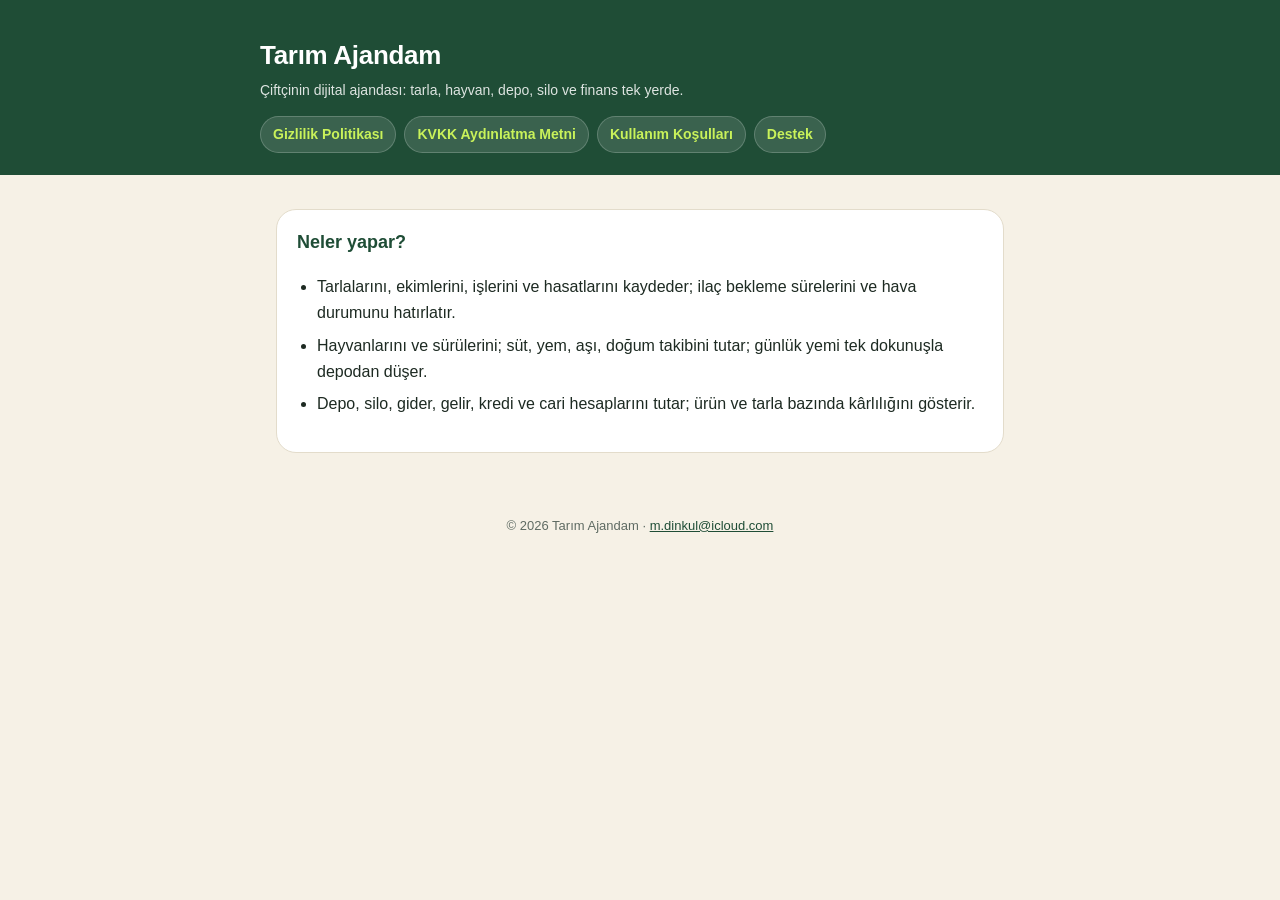
==== index.html @ 6c949931 "Gizlilik, KVKK, kullanım koşulları ve destek sayfaları" ====
<!doctype html>
<html lang="tr">
<head>
<meta charset="utf-8">
<meta name="viewport" content="width=device-width, initial-scale=1">
<title>Tarım Ajandam</title>
<link rel="stylesheet" href="stil.css">
</head>
<body>
<header><div class="ic">
  <h1>Tarım Ajandam</h1>
  <p>Çiftçinin dijital ajandası: tarla, hayvan, depo, silo ve finans tek yerde.</p>
  <nav class="menu"><a href="gizlilik.html">Gizlilik Politikası</a><a href="kvkk.html">KVKK Aydınlatma Metni</a><a href="kullanim-kosullari.html">Kullanım Koşulları</a><a href="destek.html">Destek</a></nav>
</div></header>
<main>
<section>
  <h2>Neler yapar?</h2>
  <ul>
    <li>Tarlalarını, ekimlerini, işlerini ve hasatlarını kaydeder; ilaç bekleme sürelerini ve hava durumunu hatırlatır.</li>
    <li>Hayvanlarını ve sürülerini; süt, yem, aşı, doğum takibini tutar; günlük yemi tek dokunuşla depodan düşer.</li>
    <li>Depo, silo, gider, gelir, kredi ve cari hesaplarını tutar; ürün ve tarla bazında kârlılığını gösterir.</li>
  </ul>
</section>
</main>
<footer>© 2026 Tarım Ajandam · <a href="mailto:m.dinkul@icloud.com">m.dinkul@icloud.com</a></footer>
</body>
</html>
---- stil.css ----
:root {
  --zemin: #f6f1e6;
  --yuzey: #ffffff;
  --orman: #1f4d36;
  --murekkep: #1d2a22;
  --soluk: #5f6b63;
  --cizgi: #e3dccb;
  --filiz: #c9f25a;
}
* { box-sizing: border-box; }
body {
  margin: 0;
  background: var(--zemin);
  color: var(--murekkep);
  font: 16px/1.65 -apple-system, BlinkMacSystemFont, "Segoe UI", Roboto, "Helvetica Neue", Arial, sans-serif;
}
header {
  background: var(--orman);
  color: #fff;
  padding: 28px 16px 22px;
}
header .ic, main { max-width: 760px; margin: 0 auto; }
header a { color: var(--filiz); text-decoration: none; font-weight: 700; }
header h1 { margin: 6px 0 2px; font-size: 26px; letter-spacing: -.3px; }
header p { margin: 0; opacity: .85; font-size: 14px; }
main { padding: 20px 16px 48px; }
section {
  background: var(--yuzey);
  border: 1px solid var(--cizgi);
  border-radius: 20px;
  padding: 18px 20px;
  margin: 14px 0;
}
h2 { font-size: 18px; margin: 0 0 8px; color: var(--orman); }
h3 { font-size: 16px; margin: 14px 0 4px; }
p, li { margin: 6px 0; }
ul { padding-left: 20px; }
table { width: 100%; border-collapse: collapse; font-size: 14px; }
th, td { text-align: left; vertical-align: top; padding: 8px 6px; border-top: 1px solid var(--cizgi); }
th { color: var(--soluk); font-weight: 600; }
.not { color: var(--soluk); font-size: 14px; }
nav.menu { display: flex; flex-wrap: wrap; gap: 8px; margin-top: 14px; }
nav.menu a {
  background: rgba(255,255,255,.12);
  border: 1px solid rgba(255,255,255,.2);
  border-radius: 999px;
  padding: 6px 12px;
  font-size: 14px;
}
footer { text-align: center; color: var(--soluk); font-size: 13px; padding: 0 16px 32px; }
a { color: var(--orman); }
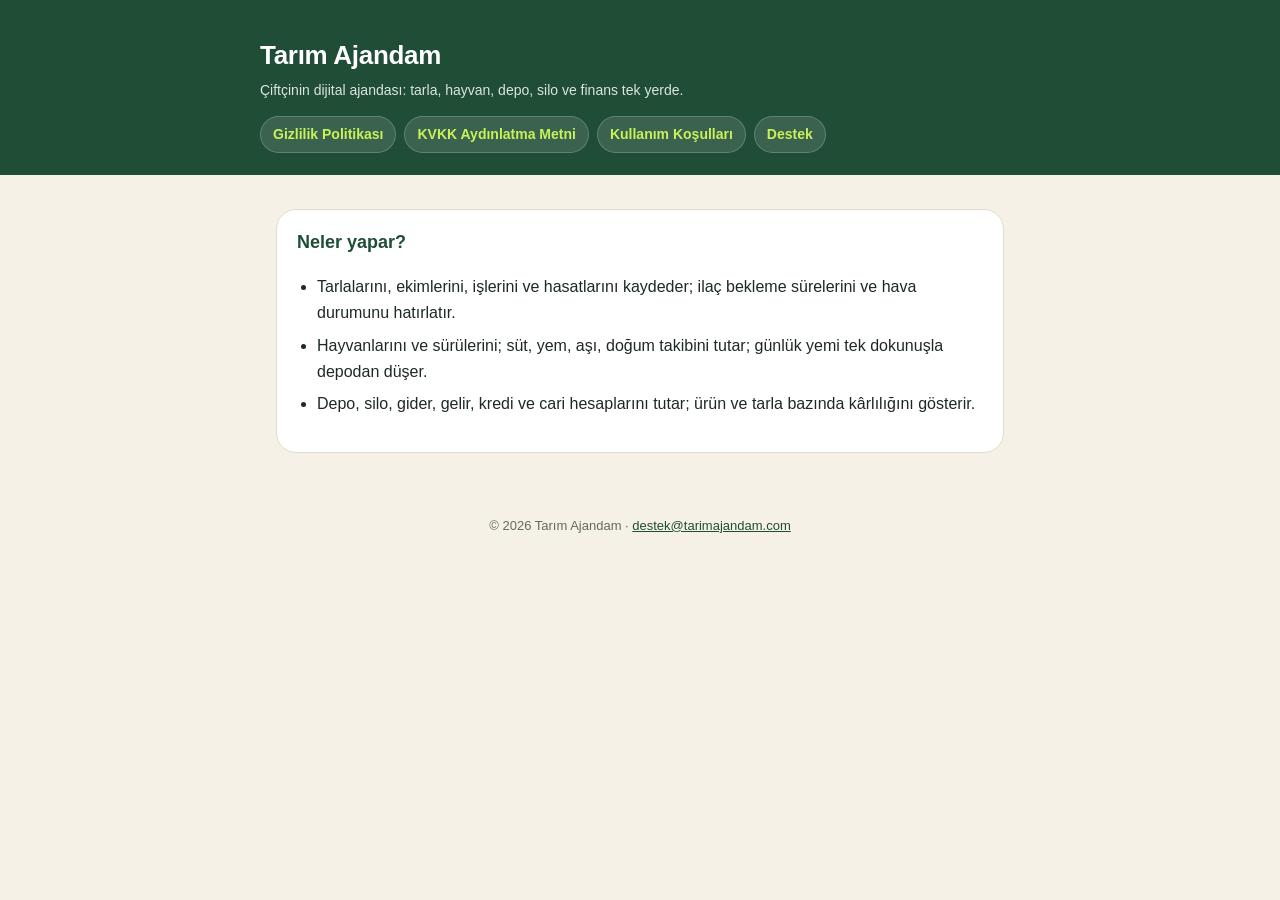
==== commit cc2d9c8e: "Destek adresi: destek@tarimajandam.com Co-Authored-By: Claude Opus 5.5 <noreply@anthropic.com>" ====
--- a/index.html
+++ b/index.html
@@ -22,6 +22,6 @@
   </ul>
 </section>
 </main>
-<footer>© 2026 Tarım Ajandam · <a href="mailto:m.dinkul@icloud.com">m.dinkul@icloud.com</a></footer>
+<footer>© 2026 Tarım Ajandam · <a href="mailto:destek@tarimajandam.com">destek@tarimajandam.com</a></footer>
 </body>
 </html>
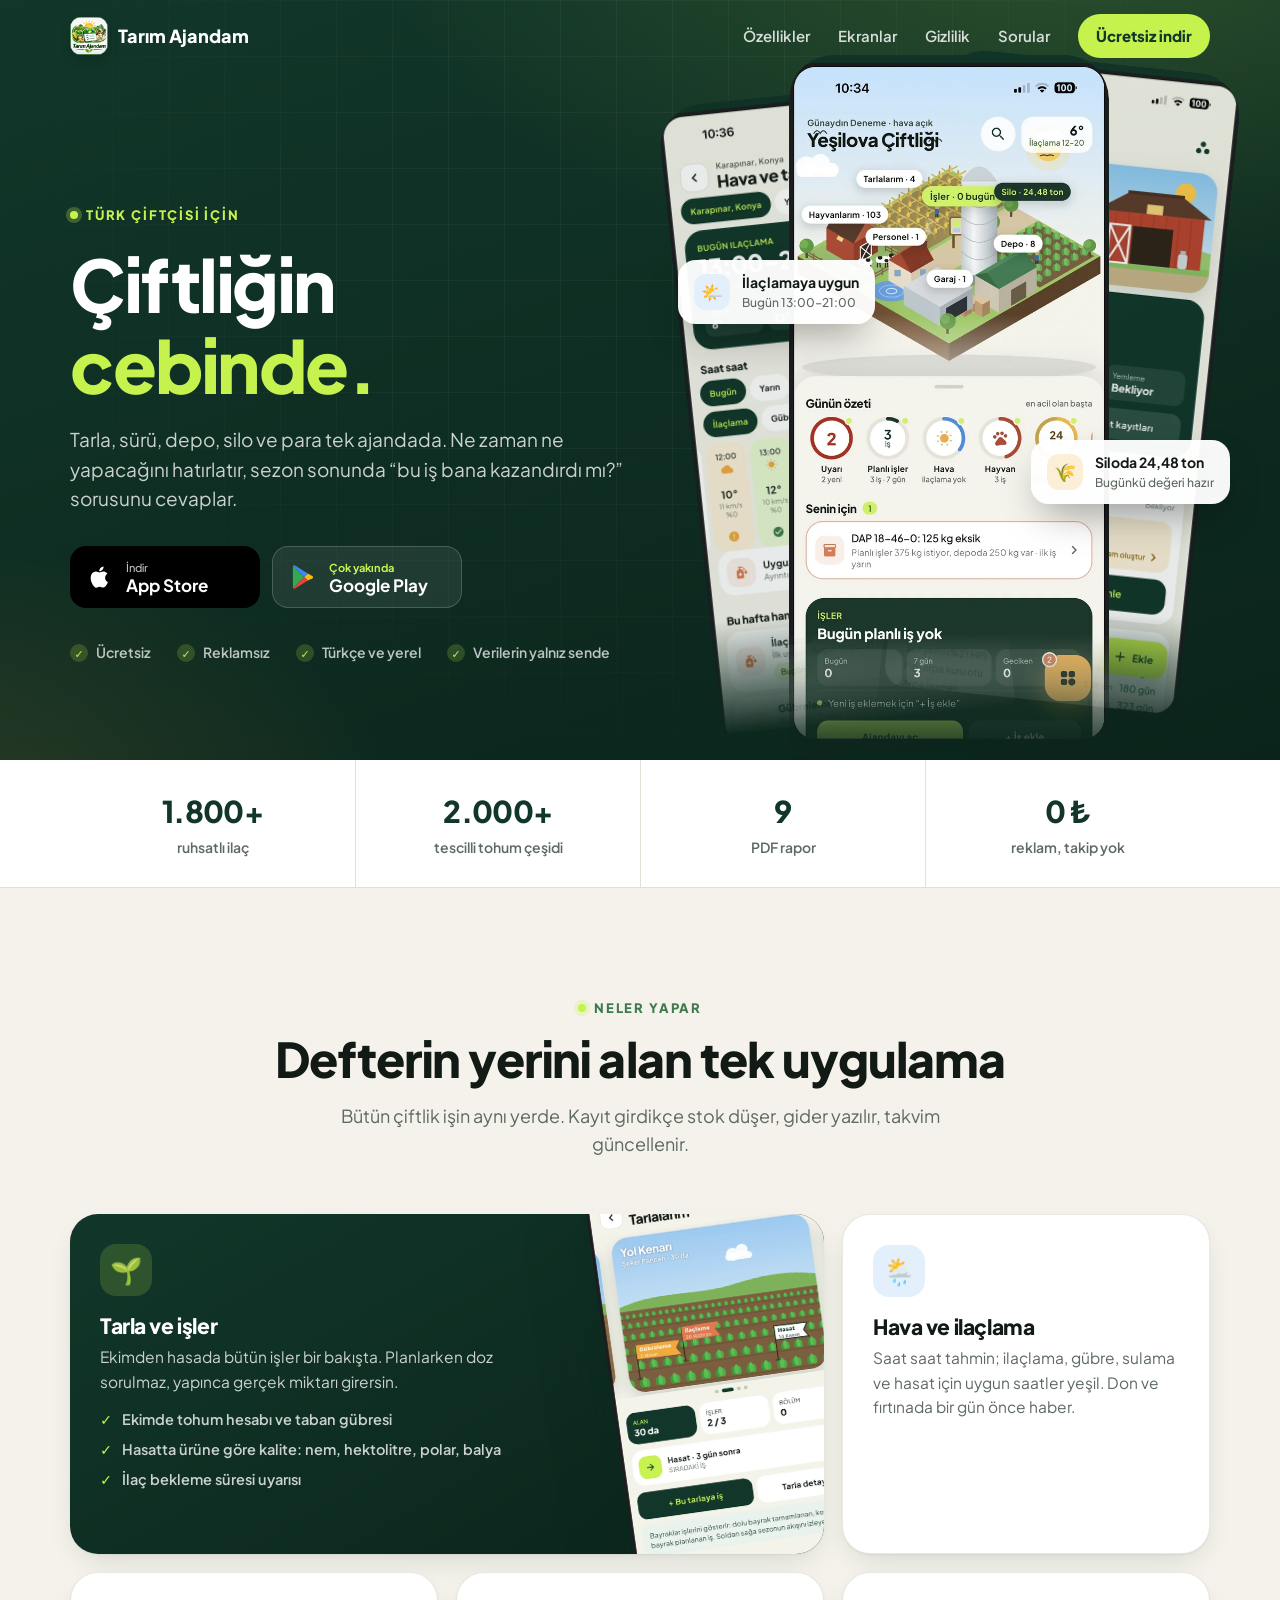
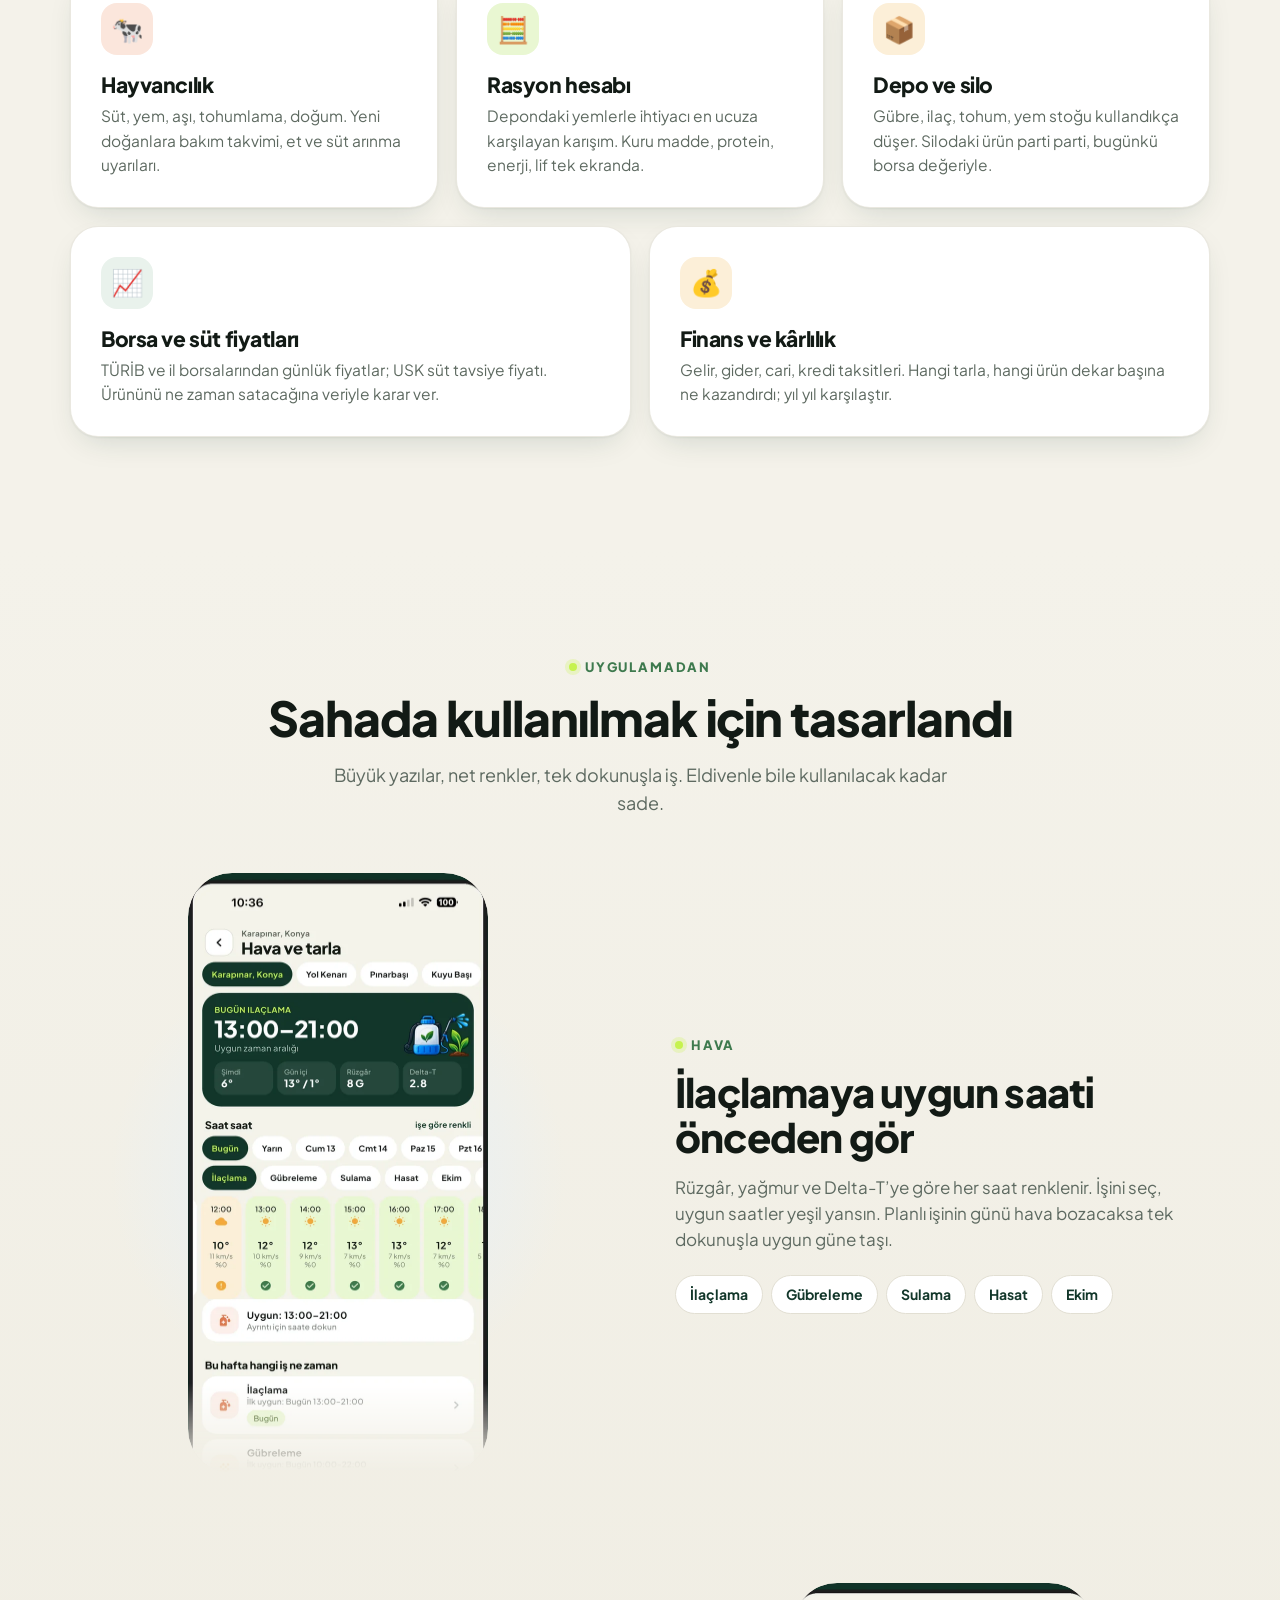
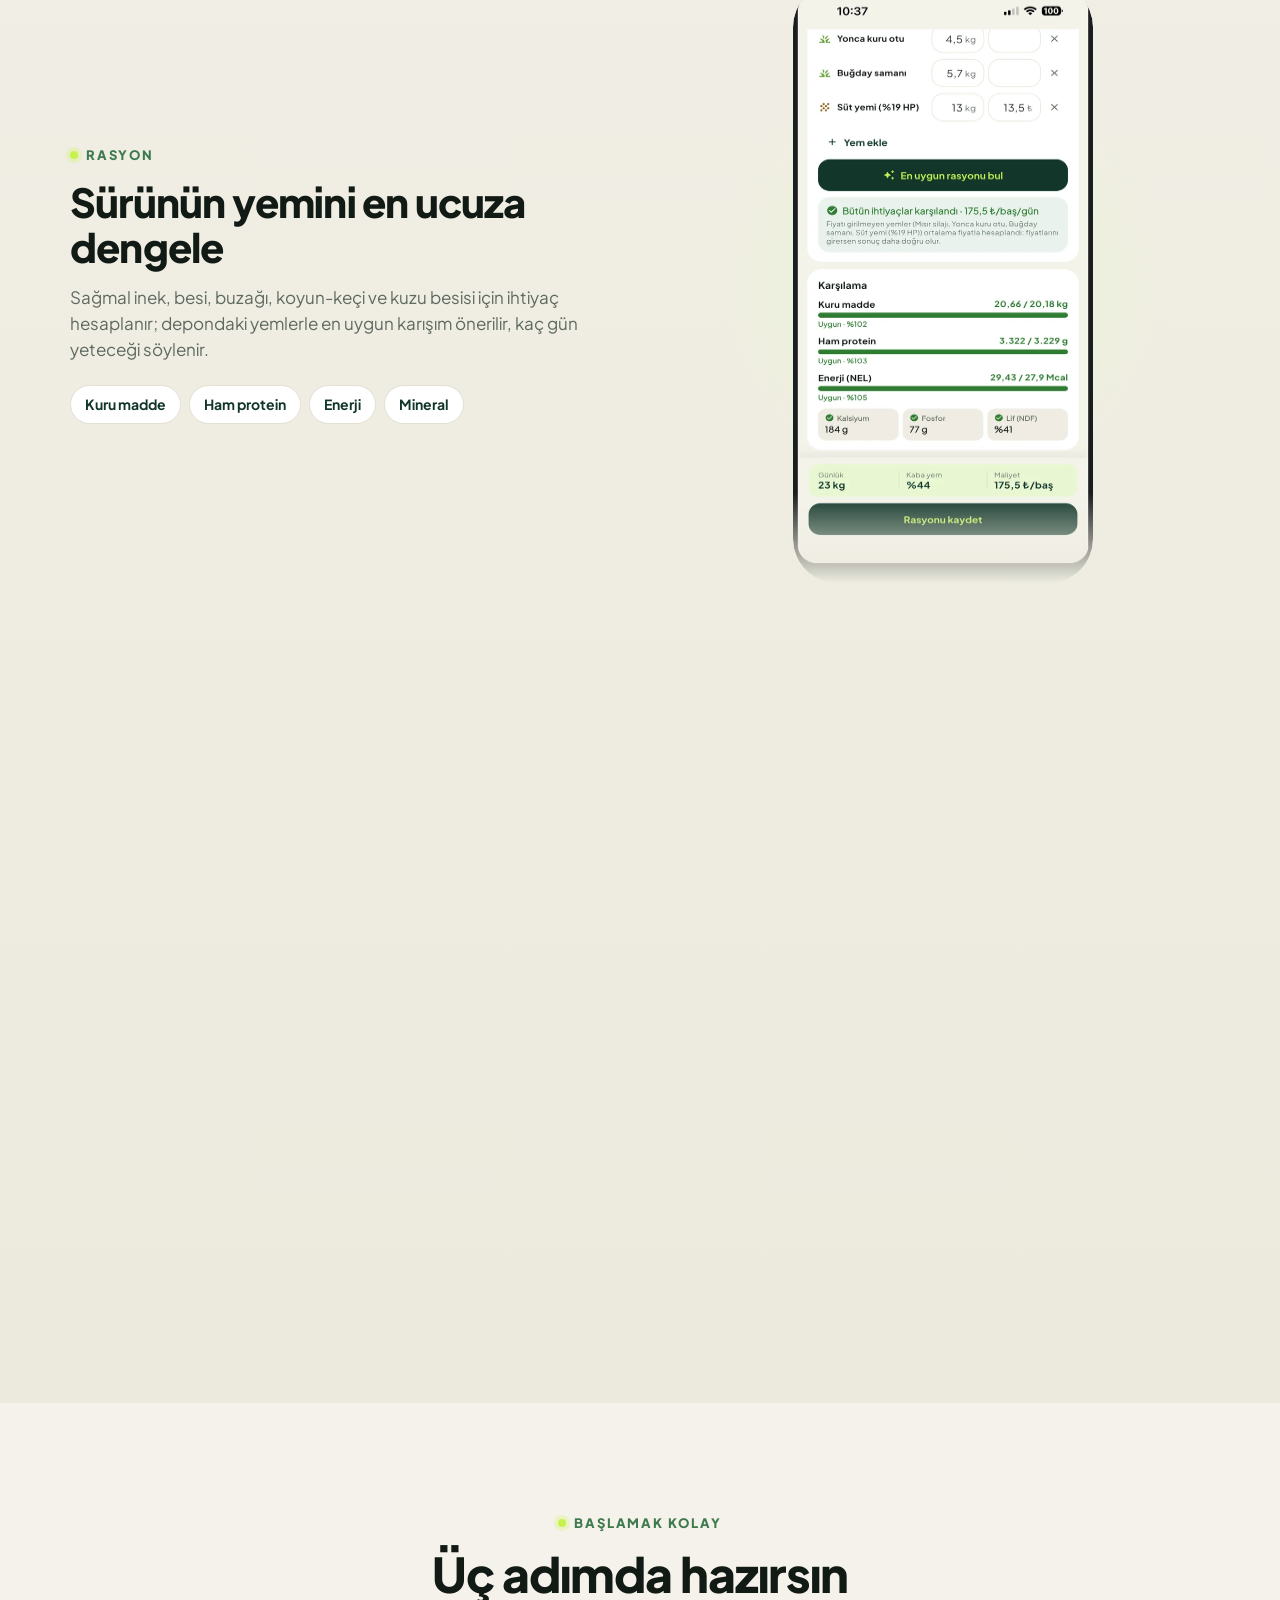
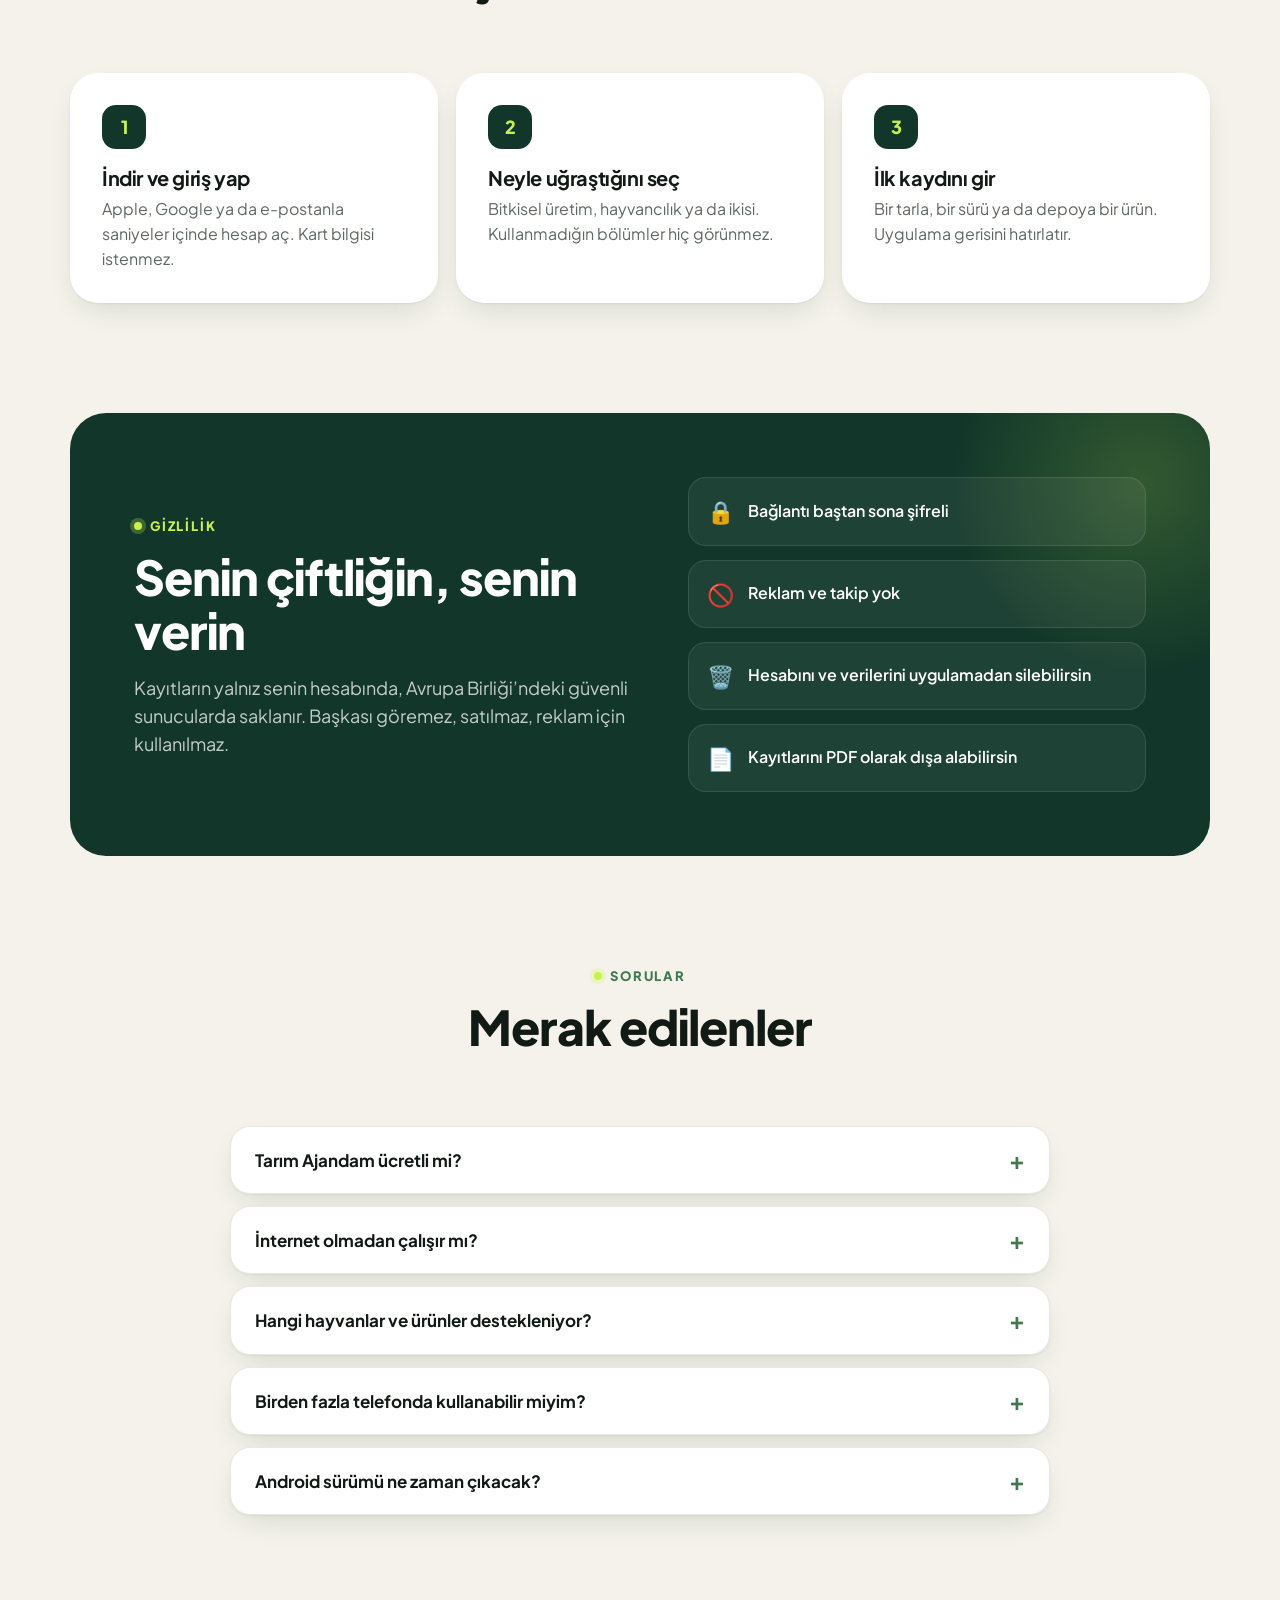
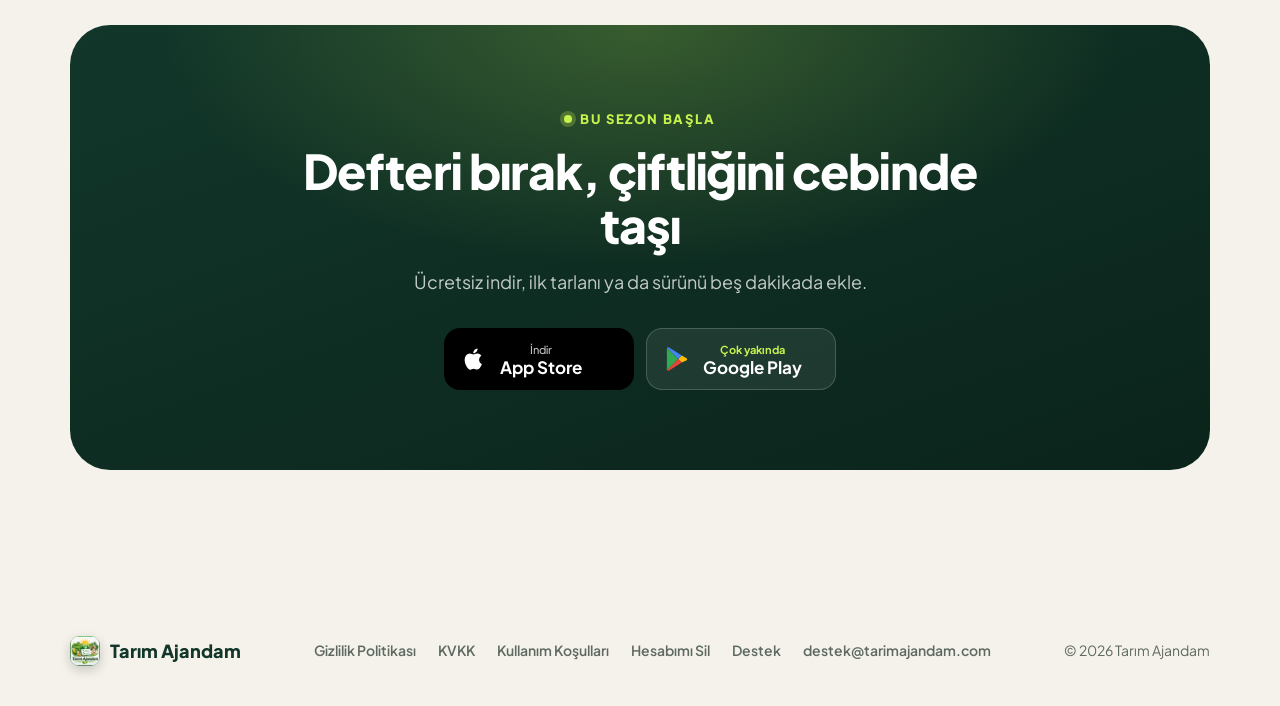
==== commit 34466464: "Add files via upload" ====
--- a/index.html
+++ b/index.html
@@ -3,25 +3,547 @@
 <head>
 <meta charset="utf-8">
 <meta name="viewport" content="width=device-width, initial-scale=1">
-<title>Tarım Ajandam</title>
-<link rel="stylesheet" href="stil.css">
+<title>Tarım Ajandam · Çiftçinin dijital ajandası</title>
+<meta name="description" content="Tarla, hayvan, depo, silo ve paran tek uygulamada. İlaçlamaya uygun saat, rasyon hesabı, borsa fiyatları ve kârlılık raporu. Türk çiftçisi için, reklamsız.">
+<meta name="theme-color" content="#12372A">
+<meta property="og:title" content="Tarım Ajandam · Çiftçinin dijital ajandası">
+<meta property="og:description" content="Tarla, hayvan, depo, silo ve paran tek uygulamada.">
+<meta property="og:image" content="https://mdinkul-hub.github.io/tarim-ajandam-yasal/img/ana.webp">
+<link rel="icon" href="img/simge.png">
+<link rel="preconnect" href="https://fonts.googleapis.com">
+<link rel="preconnect" href="https://fonts.gstatic.com" crossorigin>
+<link href="https://fonts.googleapis.com/css2?family=Plus+Jakarta+Sans:wght@400;500;600;700;800&display=swap" rel="stylesheet">
+<style>
+  /* Uygulamanın "Toprak ve Hasat" tasarım sistemi (lib/tema/ta_tema.dart) */
+  :root {
+    --orman: #12372A;
+    --orman-koyu: #0B241B;
+    --orman-acik: #E9F2EC;
+    --yaprak: #3E7A4E;
+    --filiz: #C6F24E;
+    --filiz-acik: #E9F7D2;
+    --hasat: #F2A93B;
+    --hasat-acik: #FCEFD8;
+    --toprak: #E0794E;
+    --toprak-acik: #FBE6DC;
+    --gok: #5BA4E6;
+    --gok-acik: #E3F0FB;
+    --zemin: #F4F2EA;
+    --yuzey: #FFFFFF;
+    --yuzey2: #EFECE3;
+    --murekkep: #121A15;
+    --soluk: #5E6A61;
+    --cizgi: #E2DFD3;
+    --r-kart: 28px;
+    --golge: 0 1px 2px rgba(18, 55, 42, .06), 0 12px 32px -12px rgba(18, 55, 42, .18);
+    --golge-guclu: 0 30px 80px -20px rgba(11, 36, 27, .45);
+    --genislik: 1180px;
+  }
+  * { box-sizing: border-box; margin: 0; padding: 0; }
+  html { scroll-behavior: smooth; }
+  body {
+    font-family: "Plus Jakarta Sans", system-ui, -apple-system, "Segoe UI", sans-serif;
+    background: var(--zemin);
+    color: var(--murekkep);
+    line-height: 1.55;
+    -webkit-font-smoothing: antialiased;
+    overflow-x: hidden;
+  }
+  img { max-width: 100%; display: block; }
+  a { color: inherit; text-decoration: none; }
+  .ic { max-width: var(--genislik); margin: 0 auto; padding: 0 20px; }
+  .etiket {
+    display: inline-flex; align-items: center; gap: 8px;
+    font-size: 13px; font-weight: 800; letter-spacing: .14em; text-transform: uppercase;
+    color: var(--yaprak);
+  }
+  .etiket::before { content: ""; width: 8px; height: 8px; border-radius: 50%; background: var(--filiz); box-shadow: 0 0 0 4px rgba(198, 242, 78, .25); }
+  h1, h2, h3 { letter-spacing: -.02em; line-height: 1.12; }
+  h2 { font-size: clamp(30px, 4.2vw, 48px); font-weight: 800; margin: 14px 0 16px; }
+  .alt { color: var(--soluk); font-size: 18px; max-width: 640px; }
+
+  /* ---------- Üst menü ---------- */
+  .ust {
+    position: fixed; inset: 0 0 auto; z-index: 50;
+    transition: background .25s, box-shadow .25s, backdrop-filter .25s;
+  }
+  .ust.kaydi { background: rgba(244, 242, 234, .86); backdrop-filter: blur(14px); box-shadow: 0 1px 0 var(--cizgi); }
+  .ust .ic { display: flex; align-items: center; justify-content: space-between; height: 72px; }
+  .marka { display: flex; align-items: center; gap: 10px; font-weight: 800; font-size: 18px; color: #fff; transition: color .25s; }
+  .ust.kaydi .marka { color: var(--orman); }
+  .marka img { width: 38px; height: 38px; border-radius: 11px; box-shadow: 0 4px 12px rgba(0,0,0,.18); }
+  .menu { display: flex; align-items: center; gap: 28px; font-weight: 600; font-size: 15px; }
+  .menu a { color: rgba(255,255,255,.82); transition: color .2s; }
+  .menu a:hover { color: #fff; }
+  .ust.kaydi .menu a { color: var(--soluk); }
+  .ust.kaydi .menu a:hover { color: var(--orman); }
+  .menu .dugme-k { background: var(--filiz); color: var(--orman) !important; padding: 10px 18px; border-radius: 999px; font-weight: 800; }
+
+  /* ---------- Düğmeler ---------- */
+  .dugmeler { display: flex; flex-wrap: wrap; gap: 12px; }
+  .magaza {
+    display: inline-flex; align-items: center; gap: 12px;
+    padding: 12px 20px 12px 16px; border-radius: 16px;
+    background: #000; color: #fff; min-width: 190px;
+    transition: transform .2s, box-shadow .2s;
+  }
+  .magaza:hover { transform: translateY(-2px); box-shadow: 0 12px 24px -8px rgba(0,0,0,.5); }
+  .magaza svg { width: 28px; height: 28px; flex: none; }
+  .magaza small { display: block; font-size: 11px; opacity: .75; font-weight: 500; }
+  .magaza b { display: block; font-size: 17px; font-weight: 700; line-height: 1.15; white-space: nowrap; }
+  .magaza.yakinda { background: rgba(255,255,255,.08); border: 1px solid rgba(255,255,255,.18); }
+  .magaza.yakinda small { color: var(--filiz); opacity: 1; font-weight: 700; }
+
+  /* ---------- Giriş ---------- */
+  .giris {
+    position: relative; overflow: hidden; color: #fff;
+    background:
+      radial-gradient(1200px 600px at 85% -10%, rgba(198, 242, 78, .16), transparent 60%),
+      radial-gradient(900px 500px at -10% 110%, rgba(242, 169, 59, .14), transparent 60%),
+      linear-gradient(160deg, var(--orman) 0%, var(--orman-koyu) 100%);
+    padding: 140px 0 0;
+  }
+  .giris::after { /* ince ızgara dokusu */
+    content: ""; position: absolute; inset: 0; pointer-events: none;
+    background-image: linear-gradient(rgba(255,255,255,.04) 1px, transparent 1px), linear-gradient(90deg, rgba(255,255,255,.04) 1px, transparent 1px);
+    background-size: 56px 56px;
+    mask-image: radial-gradient(ellipse at 50% 30%, #000 30%, transparent 75%);
+  }
+  .giris .ic { position: relative; z-index: 1; display: grid; grid-template-columns: 1.05fr .95fr; gap: 40px; align-items: end; }
+  .giris .etiket { color: var(--filiz); }
+  .giris h1 { font-size: clamp(40px, 6vw, 72px); font-weight: 800; margin: 18px 0 20px; }
+  .giris h1 em { font-style: normal; color: var(--filiz); }
+  .giris .alt { color: rgba(255,255,255,.78); font-size: 19px; margin-bottom: 32px; }
+  .giris-metin { padding-bottom: 96px; }
+  .rozetler { display: flex; flex-wrap: wrap; gap: 18px 26px; margin-top: 34px; color: rgba(255,255,255,.72); font-size: 14px; font-weight: 600; }
+  .rozetler span { display: inline-flex; align-items: center; gap: 8px; }
+  .rozetler i { width: 18px; height: 18px; border-radius: 50%; background: rgba(198,242,78,.18); display: grid; place-items: center; font-style: normal; color: var(--filiz); font-size: 11px; }
+
+  .vitrin { position: relative; height: 620px; }
+  .tel {
+    position: absolute; bottom: -2px; width: 300px; border-radius: 44px 44px 0 0; overflow: hidden;
+    box-shadow: var(--golge-guclu);
+    -webkit-mask-image: linear-gradient(#000 82%, transparent);
+    mask-image: linear-gradient(#000 82%, transparent);
+  }
+  .tel img { width: 100%; }
+  .tel.on { left: 50%; transform: translateX(-50%); z-index: 2; width: 320px; }
+  .tel.sol { left: 0; transform: translateY(-40px) rotate(-6deg); opacity: .9; }
+  .tel.sag { right: 0; transform: translateY(-40px) rotate(6deg); opacity: .9; }
+  .yuzen {
+    position: absolute; z-index: 3; background: rgba(255,255,255,.96); color: var(--murekkep);
+    border-radius: 18px; padding: 12px 16px; box-shadow: 0 18px 40px -12px rgba(0,0,0,.4);
+    display: flex; align-items: center; gap: 12px; font-size: 14px; font-weight: 700;
+    animation: yuz 6s ease-in-out infinite;
+  }
+  .yuzen small { display: block; font-weight: 500; color: var(--soluk); font-size: 12px; }
+  .yuzen .s { width: 36px; height: 36px; border-radius: 12px; display: grid; place-items: center; font-size: 18px; }
+  .yuzen.a { top: 120px; left: -10px; }
+  .yuzen.b { top: 300px; right: -20px; animation-delay: -3s; }
+  @keyframes yuz { 50% { transform: translateY(-10px); } }
+
+  /* ---------- Sayılar şeridi ---------- */
+  .serit { background: var(--yuzey); border-bottom: 1px solid var(--cizgi); }
+  .serit .ic { display: grid; grid-template-columns: repeat(4, 1fr); }
+  .serit div div { padding: 28px 20px; text-align: center; }
+  .serit .ic > div + div { border-left: 1px solid var(--cizgi); }
+  .serit b { display: block; font-size: 30px; font-weight: 800; color: var(--orman); letter-spacing: -.02em; }
+  .serit span { color: var(--soluk); font-size: 14px; font-weight: 600; }
+
+  /* ---------- Bölümler ---------- */
+  section { padding: 110px 0; }
+  .baslik { text-align: center; display: flex; flex-direction: column; align-items: center; margin-bottom: 56px; }
+
+  /* Özellik ızgarası */
+  .izgara { display: grid; grid-template-columns: repeat(6, 1fr); gap: 18px; }
+  .kart {
+    background: var(--yuzey); border-radius: var(--r-kart); padding: 30px; box-shadow: var(--golge);
+    border: 1px solid rgba(226, 223, 211, .7); position: relative; overflow: hidden;
+    transition: transform .25s, box-shadow .25s;
+  }
+  .kart:hover { transform: translateY(-4px); box-shadow: 0 1px 2px rgba(18,55,42,.06), 0 24px 48px -16px rgba(18,55,42,.25); }
+  .kart h3 { font-size: 21px; font-weight: 800; margin: 18px 0 8px; }
+  .kart p { color: var(--soluk); font-size: 15.5px; }
+  .kart ul { list-style: none; margin-top: 14px; display: grid; gap: 8px; }
+  .kart li { font-size: 14.5px; font-weight: 600; display: flex; gap: 10px; align-items: flex-start; }
+  .kart li::before { content: "✓"; color: var(--yaprak); font-weight: 800; }
+  .simge { width: 52px; height: 52px; border-radius: 16px; display: grid; place-items: center; font-size: 26px; }
+  .k3 { grid-column: span 3; } .k2 { grid-column: span 2; } .k4 { grid-column: span 4; }
+  .kart.koyu { background: linear-gradient(150deg, var(--orman), var(--orman-koyu)); color: #fff; border: none; }
+  .kart.koyu p, .kart.koyu li { color: rgba(255,255,255,.78); }
+  .kart.koyu li::before { color: var(--filiz); }
+  .kart .gorsel { position: absolute; right: -30px; bottom: -120px; width: 240px; border-radius: 30px; box-shadow: var(--golge-guclu); transform: rotate(-8deg); }
+  .kart.genis { min-height: 340px; padding-right: 260px; }
+
+  /* Ekran turu */
+  .tur { background: linear-gradient(180deg, var(--zemin), #ECE9DD); }
+  .tur-satir { display: grid; grid-template-columns: 1fr 1fr; gap: 70px; align-items: center; }
+  .tur-satir + .tur-satir { margin-top: 110px; }
+  .tur-satir.ters .tur-gorsel { order: 2; }
+  .tur-gorsel { position: relative; display: grid; place-items: center; }
+  .tur-gorsel::before {
+    content: ""; position: absolute; width: 460px; height: 460px; border-radius: 50%;
+    background: radial-gradient(circle, var(--renk, var(--filiz-acik)), transparent 70%);
+  }
+  .tur-gorsel .tel2 {
+    position: relative; width: 300px; border-radius: 44px; overflow: hidden; box-shadow: var(--golge-guclu);
+    -webkit-mask-image: linear-gradient(#000 85%, transparent); mask-image: linear-gradient(#000 85%, transparent);
+    max-height: 600px;
+  }
+  .tur-metin h3 { font-size: clamp(28px, 3.2vw, 40px); font-weight: 800; margin: 14px 0 14px; }
+  .tur-metin p { color: var(--soluk); font-size: 17px; margin-bottom: 22px; }
+  .cipler { display: flex; flex-wrap: wrap; gap: 8px; }
+  .cip { background: var(--yuzey); border: 1px solid var(--cizgi); padding: 8px 14px; border-radius: 999px; font-size: 14px; font-weight: 700; color: var(--orman); }
+
+  /* Nasıl başlanır */
+  .adimlar { display: grid; grid-template-columns: repeat(3, 1fr); gap: 18px; counter-reset: adim; }
+  .adim { background: var(--yuzey); border-radius: var(--r-kart); padding: 32px; box-shadow: var(--golge); position: relative; }
+  .adim::before {
+    counter-increment: adim; content: counter(adim);
+    width: 44px; height: 44px; border-radius: 14px; background: var(--orman); color: var(--filiz);
+    display: grid; place-items: center; font-weight: 800; font-size: 18px; margin-bottom: 18px;
+  }
+  .adim h3 { font-size: 20px; margin-bottom: 8px; }
+  .adim p { color: var(--soluk); }
+
+  /* Gizlilik */
+  .guven { background: var(--orman); color: #fff; border-radius: 36px; padding: 64px; display: grid; grid-template-columns: 1.1fr 1fr; gap: 50px; align-items: center; position: relative; overflow: hidden; }
+  .guven::after { content: ""; position: absolute; right: -120px; top: -120px; width: 380px; height: 380px; border-radius: 50%; background: radial-gradient(circle, rgba(198,242,78,.18), transparent 70%); }
+  .guven h2 { color: #fff; }
+  .guven .alt { color: rgba(255,255,255,.75); }
+  .guven .etiket { color: var(--filiz); }
+  .guven-liste { display: grid; gap: 14px; position: relative; z-index: 1; }
+  .guven-liste div { background: rgba(255,255,255,.06); border: 1px solid rgba(255,255,255,.1); border-radius: 18px; padding: 16px 18px; display: flex; gap: 14px; align-items: center; font-weight: 600; }
+  .guven-liste i { font-style: normal; font-size: 22px; }
+
+  /* SSS */
+  .sss { max-width: 820px; margin: 0 auto; display: grid; gap: 12px; }
+  details { background: var(--yuzey); border-radius: 20px; padding: 20px 24px; box-shadow: var(--golge); border: 1px solid rgba(226,223,211,.7); }
+  summary { cursor: pointer; font-weight: 700; font-size: 17px; list-style: none; display: flex; justify-content: space-between; gap: 16px; }
+  summary::-webkit-details-marker { display: none; }
+  summary::after { content: "+"; font-size: 24px; line-height: 1; color: var(--yaprak); transition: transform .2s; }
+  details[open] summary::after { transform: rotate(45deg); }
+  details p { color: var(--soluk); margin-top: 12px; }
+
+  /* Son çağrı */
+  .cagri {
+    text-align: center; border-radius: 40px; padding: 80px 30px; color: #fff; position: relative; overflow: hidden;
+    background: radial-gradient(800px 400px at 50% 0%, rgba(198,242,78,.22), transparent 60%), linear-gradient(160deg, var(--orman), var(--orman-koyu));
+  }
+  .cagri h2 { color: #fff; max-width: 760px; margin: 14px auto 16px; }
+  .cagri .alt { color: rgba(255,255,255,.75); margin: 0 auto 32px; }
+  .cagri .dugmeler { justify-content: center; }
+  .cagri .etiket { color: var(--filiz); }
+
+  /* Alt bilgi */
+  footer { padding: 56px 0 40px; color: var(--soluk); font-size: 14px; }
+  footer .ic { display: flex; flex-wrap: wrap; gap: 20px 40px; justify-content: space-between; align-items: center; }
+  footer nav { display: flex; flex-wrap: wrap; gap: 8px 22px; font-weight: 600; }
+  footer nav a:hover { color: var(--orman); }
+  footer .marka { color: var(--orman); }
+
+  /* Kaydırınca beliren öğeler */
+  .belir { opacity: 0; transform: translateY(24px); transition: opacity .7s ease, transform .7s ease; }
+  .belir.gorundu { opacity: 1; transform: none; }
+
+  /* ---------- Duyarlı düzen ---------- */
+  @media (max-width: 980px) {
+    .giris .ic { grid-template-columns: 1fr; }
+    .giris-metin { padding-bottom: 20px; text-align: center; }
+    .giris .alt { margin-left: auto; margin-right: auto; }
+    .giris .dugmeler, .rozetler { justify-content: center; }
+    .vitrin { height: 520px; }
+    .izgara { grid-template-columns: 1fr 1fr; }
+    .k3, .k2, .k4 { grid-column: span 1; }
+    .kart.genis { grid-column: span 2; }
+    .tur-satir { grid-template-columns: 1fr; gap: 40px; }
+    .tur-satir.ters .tur-gorsel { order: 0; }
+    .tur-metin { text-align: center; }
+    .tur-metin .cipler { justify-content: center; }
+    .guven { grid-template-columns: 1fr; padding: 44px 28px; }
+    .menu a:not(.dugme-k) { display: none; }
+  }
+  @media (max-width: 640px) {
+    section { padding: 76px 0; }
+    .ic { padding: 0 16px; }
+    .giris { padding-top: 112px; }
+    .vitrin { height: 440px; }
+    .tel { width: 220px; border-radius: 34px 34px 0 0; }
+    .tel.on { width: 240px; }
+    .tel.sol, .tel.sag { display: none; }
+    .yuzen.a { left: 0; top: 60px; }
+    .yuzen.b { right: 0; top: 230px; }
+    .serit .ic { grid-template-columns: 1fr 1fr; }
+    .serit .ic > div:nth-child(3) { border-left: none; }
+    .serit .ic > div:nth-child(n+3) { border-top: 1px solid var(--cizgi); }
+    .izgara { grid-template-columns: 1fr; }
+    .kart.genis { grid-column: span 1; padding-right: 30px; min-height: 0; }
+    .kart .gorsel { display: none; }
+    .adimlar { grid-template-columns: 1fr; }
+    .tur-gorsel .tel2 { width: 250px; }
+    .tur-gorsel::before { width: 320px; height: 320px; }
+    .magaza { min-width: 0; flex: 1 1 160px; }
+    .cagri { border-radius: 28px; padding: 56px 22px; }
+  }
+  @media (prefers-reduced-motion: reduce) {
+    .yuzen { animation: none; }
+    .belir { opacity: 1; transform: none; transition: none; }
+    html { scroll-behavior: auto; }
+  }
+</style>
 </head>
 <body>
-<header><div class="ic">
-  <h1>Tarım Ajandam</h1>
-  <p>Çiftçinin dijital ajandası: tarla, hayvan, depo, silo ve finans tek yerde.</p>
-  <nav class="menu"><a href="gizlilik.html">Gizlilik Politikası</a><a href="kvkk.html">KVKK Aydınlatma Metni</a><a href="kullanim-kosullari.html">Kullanım Koşulları</a><a href="destek.html">Destek</a></nav>
-</div></header>
-<main>
+
+<header class="ust" id="ust">
+  <div class="ic">
+    <a href="#" class="marka"><img src="img/simge.png" alt="">Tarım Ajandam</a>
+    <nav class="menu">
+      <a href="#ozellikler">Özellikler</a>
+      <a href="#tur">Ekranlar</a>
+      <a href="#gizlilik">Gizlilik</a>
+      <a href="#sss">Sorular</a>
+      <a href="#indir" class="dugme-k">Ücretsiz indir</a>
+    </nav>
+  </div>
+</header>
+
+<!-- ============ GİRİŞ ============ -->
+<div class="giris">
+  <div class="ic">
+    <div class="giris-metin">
+      <span class="etiket">Türk çiftçisi için</span>
+      <h1>Çiftliğin<br><em>cebinde.</em></h1>
+      <p class="alt">Tarla, sürü, depo, silo ve para tek ajandada. Ne zaman ne yapacağını hatırlatır, sezon sonunda “bu iş bana kazandırdı mı?” sorusunu cevaplar.</p>
+      <div class="dugmeler" id="indir">
+        <a class="magaza" href="https://apps.apple.com/tr/app/id6809020779" target="_blank" rel="noopener">
+          <svg viewBox="0 0 24 24" fill="currentColor" aria-hidden="true"><path d="M16.37 12.6c-.02-2.3 1.88-3.4 1.96-3.46-1.07-1.56-2.73-1.77-3.32-1.8-1.41-.14-2.76.83-3.48.83-.72 0-1.82-.81-3-.79-1.54.02-2.96.9-3.76 2.28-1.6 2.78-.41 6.9 1.15 9.16.76 1.1 1.67 2.34 2.86 2.3 1.15-.05 1.58-.74 2.97-.74 1.38 0 1.77.74 2.99.72 1.24-.02 2.02-1.12 2.77-2.23.87-1.28 1.23-2.52 1.25-2.58-.03-.01-2.4-.92-2.42-3.66zM14.1 5.86c.63-.77 1.06-1.83.94-2.89-.91.04-2.01.61-2.66 1.37-.58.67-1.1 1.76-.96 2.8 1.01.08 2.05-.52 2.68-1.28z"/></svg>
+          <span><small>İndir</small><b>App Store</b></span>
+        </a>
+        <span class="magaza yakinda">
+          <svg viewBox="0 0 24 24" aria-hidden="true"><path fill="#34A853" d="M3.6 2.3c-.2.2-.3.6-.3 1v17.4c0 .4.1.8.3 1l9.4-9.7z"/><path fill="#FBBC04" d="m16.1 15.1-3.1-3.1 3.1-3.1 3.8 2.2c1 .6 1 1.6 0 2.2z"/><path fill="#EA4335" d="M16.1 15.1 13 12l-9.4 9.7c.4.4.9.4 1.6.1z"/><path fill="#4285F4" d="M16.1 8.9 5.2 2.2c-.7-.4-1.2-.3-1.6.1L13 12z"/></svg>
+          <span><small>Çok yakında</small><b>Google Play</b></span>
+        </span>
+      </div>
+      <div class="rozetler">
+        <span><i>✓</i>Ücretsiz</span>
+        <span><i>✓</i>Reklamsız</span>
+        <span><i>✓</i>Türkçe ve yerel</span>
+        <span><i>✓</i>Verilerin yalnız sende</span>
+      </div>
+    </div>
+    <div class="vitrin" aria-hidden="true">
+      <div class="tel sol"><img src="img/hava.webp" alt=""></div>
+      <div class="tel sag"><img src="img/hayvanlar.webp" alt=""></div>
+      <div class="tel on"><img src="img/ana.webp" alt="Tarım Ajandam ana ekranı: çiftlik, günün özeti ve işler"></div>
+      <div class="yuzen a"><span class="s" style="background:var(--gok-acik)">🌤️</span><span>İlaçlamaya uygun<small>Bugün 13:00–21:00</small></span></div>
+      <div class="yuzen b"><span class="s" style="background:var(--hasat-acik)">🌾</span><span>Siloda 24,48 ton<small>Bugünkü değeri hazır</small></span></div>
+    </div>
+  </div>
+</div>
+
+<!-- ============ ŞERİT ============ -->
+<div class="serit">
+  <div class="ic">
+    <div><b>1.800+</b><span>ruhsatlı ilaç</span></div>
+    <div><b>2.000+</b><span>tescilli tohum çeşidi</span></div>
+    <div><b>9</b><span>PDF rapor</span></div>
+    <div><b>0 ₺</b><span>reklam, takip yok</span></div>
+  </div>
+</div>
+
+<!-- ============ ÖZELLİKLER ============ -->
+<section id="ozellikler">
+  <div class="ic">
+    <div class="baslik belir">
+      <span class="etiket">Neler yapar</span>
+      <h2>Defterin yerini alan tek uygulama</h2>
+      <p class="alt">Bütün çiftlik işin aynı yerde. Kayıt girdikçe stok düşer, gider yazılır, takvim güncellenir.</p>
+    </div>
+    <div class="izgara">
+      <article class="kart koyu genis k4 belir">
+        <span class="simge" style="background:rgba(198,242,78,.16)">🌱</span>
+        <h3>Tarla ve işler</h3>
+        <p>Ekimden hasada bütün işler bir bakışta. Planlarken doz sorulmaz, yapınca gerçek miktarı girersin.</p>
+        <ul>
+          <li>Ekimde tohum hesabı ve taban gübresi</li>
+          <li>Hasatta ürüne göre kalite: nem, hektolitre, polar, balya</li>
+          <li>İlaç bekleme süresi uyarısı</li>
+        </ul>
+        <img class="gorsel" src="img/tarlalar.webp" alt="">
+      </article>
+      <article class="kart k2 belir">
+        <span class="simge" style="background:var(--gok-acik)">🌦️</span>
+        <h3>Hava ve ilaçlama</h3>
+        <p>Saat saat tahmin; ilaçlama, gübre, sulama ve hasat için uygun saatler yeşil. Don ve fırtınada bir gün önce haber.</p>
+      </article>
+      <article class="kart k2 belir">
+        <span class="simge" style="background:var(--toprak-acik)">🐄</span>
+        <h3>Hayvancılık</h3>
+        <p>Süt, yem, aşı, tohumlama, doğum. Yeni doğanlara bakım takvimi, et ve süt arınma uyarıları.</p>
+      </article>
+      <article class="kart k2 belir">
+        <span class="simge" style="background:var(--filiz-acik)">🧮</span>
+        <h3>Rasyon hesabı</h3>
+        <p>Depondaki yemlerle ihtiyacı en ucuza karşılayan karışım. Kuru madde, protein, enerji, lif tek ekranda.</p>
+      </article>
+      <article class="kart k2 belir">
+        <span class="simge" style="background:var(--hasat-acik)">📦</span>
+        <h3>Depo ve silo</h3>
+        <p>Gübre, ilaç, tohum, yem stoğu kullandıkça düşer. Silodaki ürün parti parti, bugünkü borsa değeriyle.</p>
+      </article>
+      <article class="kart k3 belir">
+        <span class="simge" style="background:var(--orman-acik)">📈</span>
+        <h3>Borsa ve süt fiyatları</h3>
+        <p>TÜRİB ve il borsalarından günlük fiyatlar; USK süt tavsiye fiyatı. Ürününü ne zaman satacağına veriyle karar ver.</p>
+      </article>
+      <article class="kart k3 belir">
+        <span class="simge" style="background:var(--hasat-acik)">💰</span>
+        <h3>Finans ve kârlılık</h3>
+        <p>Gelir, gider, cari, kredi taksitleri. Hangi tarla, hangi ürün dekar başına ne kazandırdı; yıl yıl karşılaştır.</p>
+      </article>
+    </div>
+  </div>
+</section>
+
+<!-- ============ EKRAN TURU ============ -->
+<section id="tur" class="tur">
+  <div class="ic">
+    <div class="baslik belir">
+      <span class="etiket">Uygulamadan</span>
+      <h2>Sahada kullanılmak için tasarlandı</h2>
+      <p class="alt">Büyük yazılar, net renkler, tek dokunuşla iş. Eldivenle bile kullanılacak kadar sade.</p>
+    </div>
+
+    <div class="tur-satir belir">
+      <div class="tur-gorsel" style="--renk:var(--gok-acik)"><img class="tel2" src="img/hava.webp" alt="Hava ve tarla ekranı: bugün ilaçlamaya uygun saatler"></div>
+      <div class="tur-metin">
+        <span class="etiket">Hava</span>
+        <h3>İlaçlamaya uygun saati önceden gör</h3>
+        <p>Rüzgâr, yağmur ve Delta-T’ye göre her saat renklenir. İşini seç, uygun saatler yeşil yansın. Planlı işinin günü hava bozacaksa tek dokunuşla uygun güne taşı.</p>
+        <div class="cipler"><span class="cip">İlaçlama</span><span class="cip">Gübreleme</span><span class="cip">Sulama</span><span class="cip">Hasat</span><span class="cip">Ekim</span></div>
+      </div>
+    </div>
+
+    <div class="tur-satir ters belir">
+      <div class="tur-gorsel" style="--renk:var(--filiz-acik)"><img class="tel2" src="img/rasyon.webp" alt="Rasyon hesabı ekranı"></div>
+      <div class="tur-metin">
+        <span class="etiket">Rasyon</span>
+        <h3>Sürünün yemini en ucuza dengele</h3>
+        <p>Sağmal inek, besi, buzağı, koyun-keçi ve kuzu besisi için ihtiyaç hesaplanır; depondaki yemlerle en uygun karışım önerilir, kaç gün yeteceği söylenir.</p>
+        <div class="cipler"><span class="cip">Kuru madde</span><span class="cip">Ham protein</span><span class="cip">Enerji</span><span class="cip">Mineral</span></div>
+      </div>
+    </div>
+
+    <div class="tur-satir belir">
+      <div class="tur-gorsel" style="--renk:var(--hasat-acik)"><img class="tel2" src="img/karlilik.webp" alt="Kârlılık raporu ekranı"></div>
+      <div class="tur-metin">
+        <span class="etiket">Kârlılık</span>
+        <h3>Hangi tarla kazandırdı, hangisi kaybettirdi?</h3>
+        <p>Alımlar, işçilik, satışlar ve süt teslimi kendiliğinden finansa yazılır. Sezon sonunda ürün ürün, tarla tarla net kârını gör; 9 farklı PDF raporla paylaş.</p>
+        <div class="cipler"><span class="cip">Dekar başı kâr</span><span class="cip">Cari hesap</span><span class="cip">Kredi taksitleri</span><span class="cip">PDF rapor</span></div>
+      </div>
+    </div>
+  </div>
+</section>
+
+<!-- ============ NASIL BAŞLANIR ============ -->
 <section>
-  <h2>Neler yapar?</h2>
-  <ul>
-    <li>Tarlalarını, ekimlerini, işlerini ve hasatlarını kaydeder; ilaç bekleme sürelerini ve hava durumunu hatırlatır.</li>
-    <li>Hayvanlarını ve sürülerini; süt, yem, aşı, doğum takibini tutar; günlük yemi tek dokunuşla depodan düşer.</li>
-    <li>Depo, silo, gider, gelir, kredi ve cari hesaplarını tutar; ürün ve tarla bazında kârlılığını gösterir.</li>
-  </ul>
+  <div class="ic">
+    <div class="baslik belir">
+      <span class="etiket">Başlamak kolay</span>
+      <h2>Üç adımda hazırsın</h2>
+    </div>
+    <div class="adimlar">
+      <div class="adim belir"><h3>İndir ve giriş yap</h3><p>Apple, Google ya da e-postanla saniyeler içinde hesap aç. Kart bilgisi istenmez.</p></div>
+      <div class="adim belir"><h3>Neyle uğraştığını seç</h3><p>Bitkisel üretim, hayvancılık ya da ikisi. Kullanmadığın bölümler hiç görünmez.</p></div>
+      <div class="adim belir"><h3>İlk kaydını gir</h3><p>Bir tarla, bir sürü ya da depoya bir ürün. Uygulama gerisini hatırlatır.</p></div>
+    </div>
+  </div>
 </section>
-</main>
-<footer>© 2026 Tarım Ajandam · <a href="mailto:destek@tarimajandam.com">destek@tarimajandam.com</a></footer>
+
+<!-- ============ GİZLİLİK ============ -->
+<section id="gizlilik" style="padding-top:0">
+  <div class="ic">
+    <div class="guven belir">
+      <div>
+        <span class="etiket">Gizlilik</span>
+        <h2>Senin çiftliğin, senin verin</h2>
+        <p class="alt">Kayıtların yalnız senin hesabında, Avrupa Birliği’ndeki güvenli sunucularda saklanır. Başkası göremez, satılmaz, reklam için kullanılmaz.</p>
+      </div>
+      <div class="guven-liste">
+        <div><i>🔒</i>Bağlantı baştan sona şifreli</div>
+        <div><i>🚫</i>Reklam ve takip yok</div>
+        <div><i>🗑️</i>Hesabını ve verilerini uygulamadan silebilirsin</div>
+        <div><i>📄</i>Kayıtlarını PDF olarak dışa alabilirsin</div>
+      </div>
+    </div>
+  </div>
+</section>
+
+<!-- ============ SSS ============ -->
+<section id="sss" style="padding-top:0">
+  <div class="ic">
+    <div class="baslik belir">
+      <span class="etiket">Sorular</span>
+      <h2>Merak edilenler</h2>
+    </div>
+    <div class="sss">
+      <details class="belir"><summary>Tarım Ajandam ücretli mi?</summary><p>Hayır, şu an bütün özellikleriyle ücretsiz ve reklamsız. İleride ek özellikler için isteğe bağlı bir abonelik gelirse önceden duyurulur; girdiğin kayıtlar her zaman senin kalır.</p></details>
+      <details class="belir"><summary>İnternet olmadan çalışır mı?</summary><p>Kayıtların sunucuda saklandığı için kayıt eklerken internet gerekir. Tarlada çekmiyorsa uygulama seni uyarır; bağlantı gelince kaldığın yerden devam edersin.</p></details>
+      <details class="belir"><summary>Hangi hayvanlar ve ürünler destekleniyor?</summary><p>İnek, manda, koyun ve keçi; tek tek küpeyle ya da sürü olarak sayıyla. Bitkisel tarafta buğday, arpa, mısır, ayçiçeği, şeker pancarı, yonca ve daha birçok ürün, Bakanlık kayıtlı ilaç ve tohum kütüphanesiyle.</p></details>
+      <details class="belir"><summary>Birden fazla telefonda kullanabilir miyim?</summary><p>Evet. Aynı hesapla girdiğin her telefonda ve tablette kayıtların aynıdır.</p></details>
+      <details class="belir"><summary>Android sürümü ne zaman çıkacak?</summary><p>Android sürümü Google Play’de test aşamasında. Kısa süre içinde herkese açılacak; bu sayfadan duyuracağız.</p></details>
+    </div>
+  </div>
+</section>
+
+<!-- ============ SON ÇAĞRI ============ -->
+<section style="padding-top:0">
+  <div class="ic">
+    <div class="cagri belir">
+      <span class="etiket">Bu sezon başla</span>
+      <h2>Defteri bırak, çiftliğini cebinde taşı</h2>
+      <p class="alt">Ücretsiz indir, ilk tarlanı ya da sürünü beş dakikada ekle.</p>
+      <div class="dugmeler">
+        <a class="magaza" href="https://apps.apple.com/tr/app/id6809020779" target="_blank" rel="noopener">
+          <svg viewBox="0 0 24 24" fill="currentColor" aria-hidden="true"><path d="M16.37 12.6c-.02-2.3 1.88-3.4 1.96-3.46-1.07-1.56-2.73-1.77-3.32-1.8-1.41-.14-2.76.83-3.48.83-.72 0-1.82-.81-3-.79-1.54.02-2.96.9-3.76 2.28-1.6 2.78-.41 6.9 1.15 9.16.76 1.1 1.67 2.34 2.86 2.3 1.15-.05 1.58-.74 2.97-.74 1.38 0 1.77.74 2.99.72 1.24-.02 2.02-1.12 2.77-2.23.87-1.28 1.23-2.52 1.25-2.58-.03-.01-2.4-.92-2.42-3.66zM14.1 5.86c.63-.77 1.06-1.83.94-2.89-.91.04-2.01.61-2.66 1.37-.58.67-1.1 1.76-.96 2.8 1.01.08 2.05-.52 2.68-1.28z"/></svg>
+          <span><small>İndir</small><b>App Store</b></span>
+        </a>
+        <span class="magaza yakinda">
+          <svg viewBox="0 0 24 24" aria-hidden="true"><path fill="#34A853" d="M3.6 2.3c-.2.2-.3.6-.3 1v17.4c0 .4.1.8.3 1l9.4-9.7z"/><path fill="#FBBC04" d="m16.1 15.1-3.1-3.1 3.1-3.1 3.8 2.2c1 .6 1 1.6 0 2.2z"/><path fill="#EA4335" d="M16.1 15.1 13 12l-9.4 9.7c.4.4.9.4 1.6.1z"/><path fill="#4285F4" d="M16.1 8.9 5.2 2.2c-.7-.4-1.2-.3-1.6.1L13 12z"/></svg>
+          <span><small>Çok yakında</small><b>Google Play</b></span>
+        </span>
+      </div>
+    </div>
+  </div>
+</section>
+
+<footer>
+  <div class="ic">
+    <a href="#" class="marka"><img src="img/simge.png" alt="" style="width:30px;height:30px;border-radius:9px">Tarım Ajandam</a>
+    <nav>
+      <a href="gizlilik.html">Gizlilik Politikası</a>
+      <a href="kvkk.html">KVKK</a>
+      <a href="kullanim-kosullari.html">Kullanım Koşulları</a>
+      <a href="hesap-sil.html">Hesabımı Sil</a>
+      <a href="destek.html">Destek</a>
+      <a href="mailto:destek@tarimajandam.com">destek@tarimajandam.com</a>
+    </nav>
+    <span>© 2026 Tarım Ajandam</span>
+  </div>
+</footer>
+
+<script>
+  // Kaydırınca üst menü koyulaşır
+  const ust = document.getElementById('ust');
+  const kaydir = () => ust.classList.toggle('kaydi', window.scrollY > 40);
+  addEventListener('scroll', kaydir, { passive: true }); kaydir();
+
+  // Bölümler ekrana girince yumuşakça belirir
+  const gozcu = new IntersectionObserver((girdiler) => {
+    for (const g of girdiler) if (g.isIntersecting) { g.target.classList.add('gorundu'); gozcu.unobserve(g.target); }
+  }, { threshold: .12 });
+  document.querySelectorAll('.belir').forEach((e) => gozcu.observe(e));
+</script>
 </body>
 </html>
